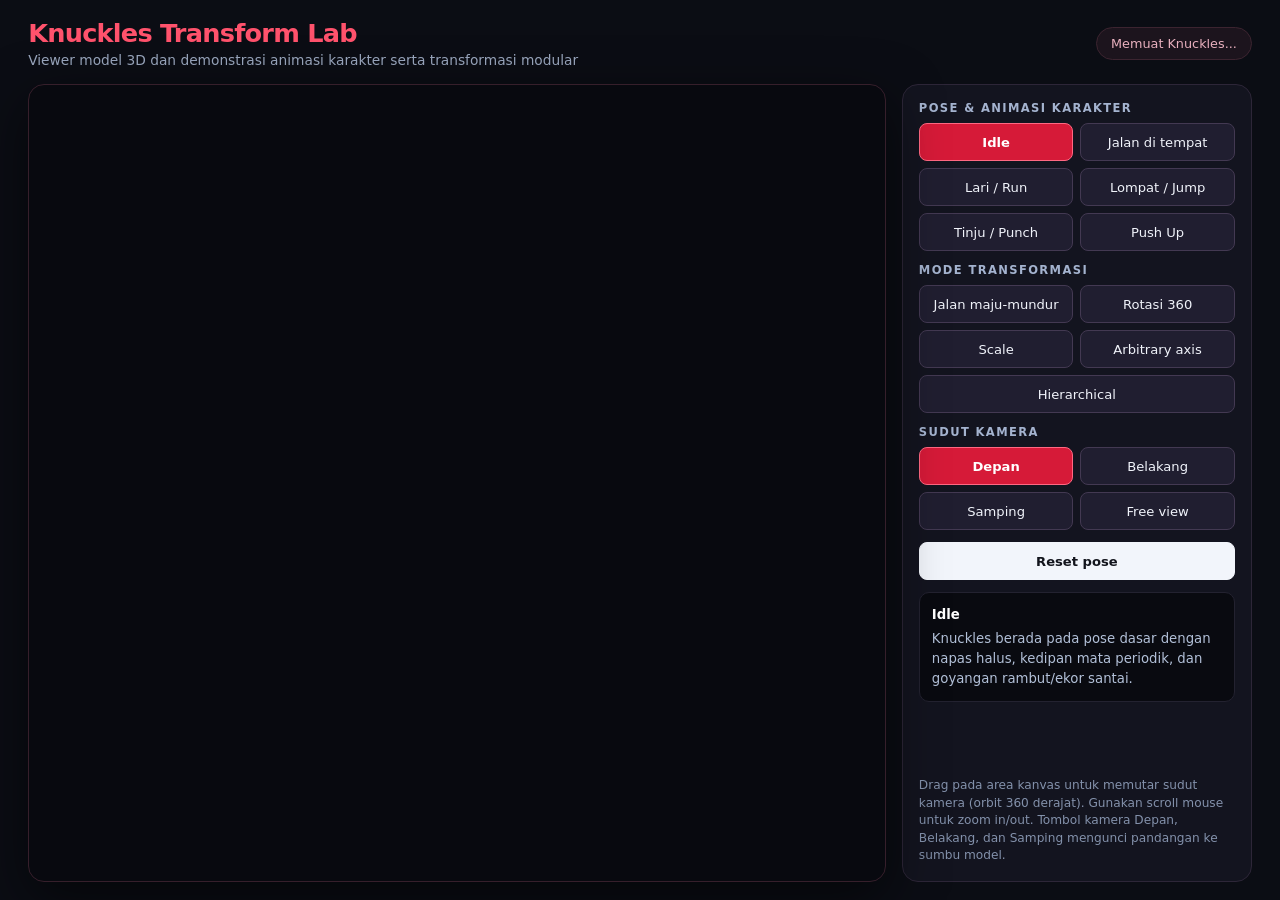
==== knuckles-viewer.html @ 58f4f49f "add: "knuckles-viewer"" ====
<!doctype html>
<html lang="id">
<head>
  <meta charset="utf-8">
  <meta name="viewport" content="width=device-width,initial-scale=1">
  <title>Knuckles Transform Lab</title>
  <style>
    :root { color-scheme: dark; font-family: Inter, ui-sans-serif, system-ui, sans-serif; color: #f0f3fa; }
    * { box-sizing: border-box; }
    body { margin: 0; min-width: 320px; min-height: 100vh; background: #0b0d14; }
    main { min-height: 100vh; display: grid; grid-template-rows: auto minmax(0, 1fr); gap: 16px; padding: 18px clamp(12px, 2.2vw, 32px); }
    header { display: flex; align-items: center; justify-content: space-between; gap: 16px; }
    h1 { margin: 0; font-size: clamp(1.2rem, 2vw, 1.7rem); font-weight: 700; letter-spacing: -.03em; color: #ff526c; }
    header p { margin: 4px 0 0; color: #9aa7be; font-size: .86rem; }
    .status { padding: 8px 14px; border: 1px solid #3c2430; border-radius: 999px; background: #1c141d; color: #e8b0be; font-size: .8rem; white-space: nowrap; }
    .workspace { min-height: 0; display: grid; grid-template-columns: minmax(0, 1fr) minmax(290px, 350px); gap: 16px; }
    .stage { min-height: 0; overflow: hidden; border: 1px solid #361f2b; border-radius: 16px; background: #08090f; box-shadow: 0 18px 55px #0008; position: relative; }
    canvas { display: block; width: 100%; height: 100%; min-height: 480px; touch-action: none; cursor: grab; }
    canvas:active { cursor: grabbing; }
    aside { display: flex; flex-direction: column; gap: 12px; padding: 16px; border: 1px solid #2d2638; border-radius: 16px; background: #13141f; max-height: calc(100vh - 100px); overflow-y: auto; }
    h2 { margin: 0 0 8px; color: #a4b3cf; font-size: .72rem; letter-spacing: .12em; text-transform: uppercase; }
    .button-grid { display: grid; grid-template-columns: repeat(2, minmax(0, 1fr)); gap: 7px; }
    button { min-height: 38px; padding: 7px 9px; border: 1px solid #433952; border-radius: 8px; background: #201e30; color: inherit; font: inherit; font-size: .82rem; cursor: pointer; transition: background .15s, border-color .15s, transform .15s; }
    button:hover { background: #322d4a; border-color: #83679d; }
    button:active { transform: translateY(1px); }
    button.active { background: #d61a38; border-color: #ff6882; color: #ffffff; font-weight: 600; }
    button.primary { background: #f2f5fb; border-color: #f2f5fb; color: #12141c; font-weight: 650; }
    button.primary:hover { background: #dce3f0; }
    .description { min-height: 96px; padding: 12px; border-radius: 10px; background: #090a10; border: 1px solid #232230; color: #b2c0d8; font-size: .83rem; line-height: 1.5; }
    .description strong { display: block; margin-bottom: 4px; color: #fff; }
    .help { margin: auto 0 0; color: #8391ab; font-size: .76rem; line-height: 1.45; }
    @media (max-width: 760px) {
      main { min-height: 100dvh; grid-template-rows: auto auto; }
      .workspace { grid-template-columns: 1fr; }
      .stage { min-height: 52vh; }
      canvas { min-height: 52vh; }
      aside { max-height: none; }
    }
  </style>
</head>
<body>
  <main>
    <header>
      <div>
        <h1>Knuckles Transform Lab</h1>
        <p>Viewer model 3D dan demonstrasi animasi karakter serta transformasi modular</p>
      </div>
      <div id="status" class="status" aria-live="polite">Memuat Knuckles...</div>
    </header>
    <div class="workspace">
      <div class="stage"><canvas id="gl" aria-label="Tampilan model Knuckles 3D"></canvas></div>
      <aside>
        <section>
          <h2>Pose &amp; Animasi Karakter</h2>
          <div class="button-grid" aria-label="Pilih animasi karakter">
            <button data-animation="idle" class="active">Idle</button>
            <button data-animation="walk">Jalan di tempat</button>
            <button data-animation="run">Lari / Run</button>
            <button data-animation="jump">Lompat / Jump</button>
            <button data-animation="punch">Tinju / Punch</button>
            <button data-animation="pushup">Push Up</button>
          </div>
        </section>
        <section>
          <h2>Mode Transformasi</h2>
          <div class="button-grid" aria-label="Pilih mode transformasi">
            <button data-animation="translate">Jalan maju-mundur</button>
            <button data-animation="rotate">Rotasi 360</button>
            <button data-animation="scale">Scale</button>
            <button data-animation="arbitrary">Arbitrary axis</button>
            <button data-animation="hierarchical" style="grid-column: 1 / -1">Hierarchical</button>
          </div>
        </section>
        <section>
          <h2>Sudut kamera</h2>
          <div class="button-grid" aria-label="Pilih sudut kamera">
            <button data-view="front" class="active">Depan</button>
            <button data-view="back">Belakang</button>
            <button data-view="side">Samping</button>
            <button data-view="free">Free view</button>
          </div>
        </section>
        <section>
          <button id="reset" class="primary" style="width:100%">Reset pose</button>
        </section>
        <div id="mode-description" class="description" aria-live="polite">
          <strong id="mode-title">Idle</strong><span id="mode-copy">Knuckles berada pada pose dasar dengan napas halus, kedipan mata periodik, dan goyangan rambut/ekor santai.</span>
        </div>
        <p class="help">Drag pada area kanvas untuk memutar sudut kamera (orbit 360 derajat). Gunakan scroll mouse untuk zoom in/out. Tombol kamera Depan, Belakang, dan Samping mengunci pandangan ke sumbu model.</p>
      </aside>
    </div>
  </main>
  <script type="module" src="./js/knuckles-viewer.js"></script>
</body>
</html>
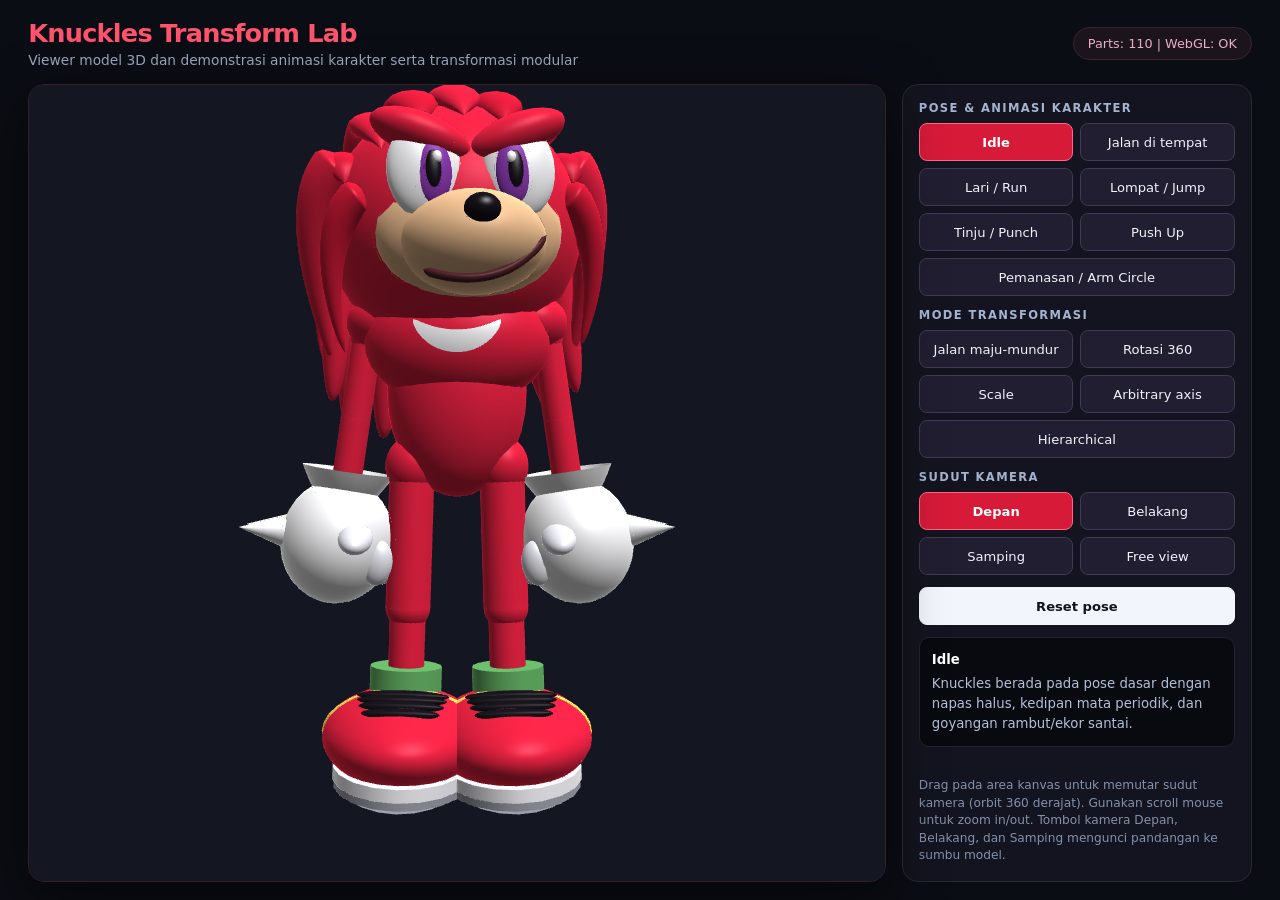
==== commit 999d9887: "Arbietary Knuckles" ====
--- a/knuckles-viewer.html
+++ b/knuckles-viewer.html
@@ -59,6 +59,7 @@
             <button data-animation="jump">Lompat / Jump</button>
             <button data-animation="punch">Tinju / Punch</button>
             <button data-animation="pushup">Push Up</button>
+            <button data-animation="warmup" style="grid-column: 1 / -1">Pemanasan / Arm Circle</button>
           </div>
         </section>
         <section>
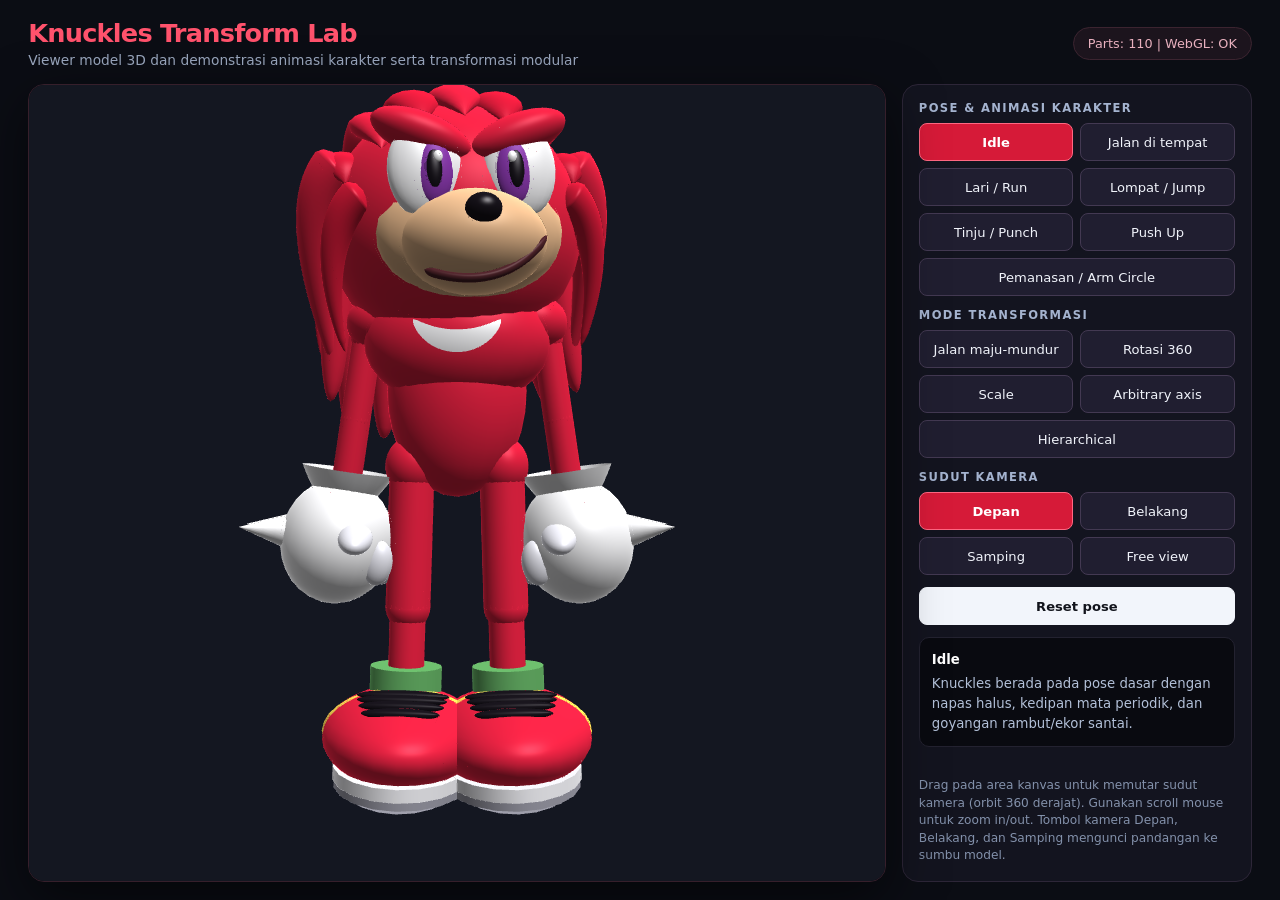
==== commit 31d6af8b: "refactor(html): use shared stylesheet in knuckles viewer" ====
--- a/knuckles-viewer.html
+++ b/knuckles-viewer.html
@@ -1,42 +1,10 @@
 <!doctype html>
-<html lang="id">
+<html lang="id" class="theme-knuckles">
 <head>
   <meta charset="utf-8">
   <meta name="viewport" content="width=device-width,initial-scale=1">
   <title>Knuckles Transform Lab</title>
-  <style>
-    :root { color-scheme: dark; font-family: Inter, ui-sans-serif, system-ui, sans-serif; color: #f0f3fa; }
-    * { box-sizing: border-box; }
-    body { margin: 0; min-width: 320px; min-height: 100vh; background: #0b0d14; }
-    main { min-height: 100vh; display: grid; grid-template-rows: auto minmax(0, 1fr); gap: 16px; padding: 18px clamp(12px, 2.2vw, 32px); }
-    header { display: flex; align-items: center; justify-content: space-between; gap: 16px; }
-    h1 { margin: 0; font-size: clamp(1.2rem, 2vw, 1.7rem); font-weight: 700; letter-spacing: -.03em; color: #ff526c; }
-    header p { margin: 4px 0 0; color: #9aa7be; font-size: .86rem; }
-    .status { padding: 8px 14px; border: 1px solid #3c2430; border-radius: 999px; background: #1c141d; color: #e8b0be; font-size: .8rem; white-space: nowrap; }
-    .workspace { min-height: 0; display: grid; grid-template-columns: minmax(0, 1fr) minmax(290px, 350px); gap: 16px; }
-    .stage { min-height: 0; overflow: hidden; border: 1px solid #361f2b; border-radius: 16px; background: #08090f; box-shadow: 0 18px 55px #0008; position: relative; }
-    canvas { display: block; width: 100%; height: 100%; min-height: 480px; touch-action: none; cursor: grab; }
-    canvas:active { cursor: grabbing; }
-    aside { display: flex; flex-direction: column; gap: 12px; padding: 16px; border: 1px solid #2d2638; border-radius: 16px; background: #13141f; max-height: calc(100vh - 100px); overflow-y: auto; }
-    h2 { margin: 0 0 8px; color: #a4b3cf; font-size: .72rem; letter-spacing: .12em; text-transform: uppercase; }
-    .button-grid { display: grid; grid-template-columns: repeat(2, minmax(0, 1fr)); gap: 7px; }
-    button { min-height: 38px; padding: 7px 9px; border: 1px solid #433952; border-radius: 8px; background: #201e30; color: inherit; font: inherit; font-size: .82rem; cursor: pointer; transition: background .15s, border-color .15s, transform .15s; }
-    button:hover { background: #322d4a; border-color: #83679d; }
-    button:active { transform: translateY(1px); }
-    button.active { background: #d61a38; border-color: #ff6882; color: #ffffff; font-weight: 600; }
-    button.primary { background: #f2f5fb; border-color: #f2f5fb; color: #12141c; font-weight: 650; }
-    button.primary:hover { background: #dce3f0; }
-    .description { min-height: 96px; padding: 12px; border-radius: 10px; background: #090a10; border: 1px solid #232230; color: #b2c0d8; font-size: .83rem; line-height: 1.5; }
-    .description strong { display: block; margin-bottom: 4px; color: #fff; }
-    .help { margin: auto 0 0; color: #8391ab; font-size: .76rem; line-height: 1.45; }
-    @media (max-width: 760px) {
-      main { min-height: 100dvh; grid-template-rows: auto auto; }
-      .workspace { grid-template-columns: 1fr; }
-      .stage { min-height: 52vh; }
-      canvas { min-height: 52vh; }
-      aside { max-height: none; }
-    }
-  </style>
+  <link rel="stylesheet" href="./css/viewer.css">
 </head>
 <body>
   <main>
--- a/css/viewer.css
+++ b/css/viewer.css
@@ -0,0 +1,102 @@
+/* Tampilan bersama untuk sonic-viewer, knuckles-viewer, dan tails-viewer.
+ * Layout sama untuk semua; warna diatur lewat variabel CSS pada kelas tema
+ * di <html>: theme-knuckles, theme-tails, atau theme-sonic. */
+
+:root { color-scheme: dark; font-family: Inter, ui-sans-serif, system-ui, sans-serif; color: var(--text); }
+* { box-sizing: border-box; }
+body { margin: 0; min-width: 320px; min-height: 100vh; background: var(--page-bg); }
+main { min-height: 100vh; display: grid; grid-template-rows: auto minmax(0, 1fr); gap: 16px; padding: 18px clamp(12px, 2.2vw, 32px); }
+header { display: flex; align-items: center; justify-content: space-between; gap: 16px; }
+h1 { margin: 0; font-size: clamp(1.2rem, 2vw, 1.7rem); font-weight: 700; letter-spacing: -.03em; color: var(--title); }
+header p { margin: 4px 0 0; color: #9aa7be; font-size: .86rem; }
+.status { padding: 8px 14px; border: 1px solid var(--status-border); border-radius: 999px; background: var(--status-bg); color: var(--status-text); font-size: .8rem; white-space: nowrap; }
+.workspace { min-height: 0; display: grid; grid-template-columns: minmax(0, 1fr) minmax(290px, 350px); gap: 16px; }
+.stage { min-height: 0; overflow: hidden; border: 1px solid var(--stage-border); border-radius: 16px; background: var(--stage-bg); box-shadow: 0 18px 55px #0008; position: relative; }
+canvas { display: block; width: 100%; height: 100%; min-height: 480px; touch-action: none; cursor: grab; }
+canvas:active { cursor: grabbing; }
+aside { display: flex; flex-direction: column; gap: 12px; padding: 16px; border: 1px solid var(--panel-border); border-radius: 16px; background: var(--panel-bg); max-height: calc(100vh - 100px); overflow-y: auto; }
+h2 { margin: 0 0 8px; color: #a4b3cf; font-size: .72rem; letter-spacing: .12em; text-transform: uppercase; }
+.button-grid { display: grid; grid-template-columns: repeat(2, minmax(0, 1fr)); gap: 7px; }
+button { min-height: 38px; padding: 7px 9px; border: 1px solid var(--button-border); border-radius: 8px; background: var(--button-bg); color: inherit; font: inherit; font-size: .82rem; cursor: pointer; transition: background .15s, border-color .15s, transform .15s; }
+button:hover { background: var(--button-hover-bg); border-color: var(--button-hover-border); }
+button:active { transform: translateY(1px); }
+button.active { background: var(--accent); border-color: var(--accent-border); color: #ffffff; font-weight: 600; }
+button.primary { background: #f2f5fb; border-color: #f2f5fb; color: #12141c; font-weight: 650; }
+button.primary:hover { background: #dce3f0; }
+.description { min-height: 96px; padding: 12px; border-radius: 10px; background: #090a10; border: 1px solid #232230; color: #b2c0d8; font-size: .83rem; line-height: 1.5; }
+.description strong { display: block; margin-bottom: 4px; color: #fff; }
+.help { margin: auto 0 0; color: #8391ab; font-size: .76rem; line-height: 1.45; }
+@media (max-width: 760px) {
+  main { min-height: 100dvh; grid-template-rows: auto auto; }
+  .workspace { grid-template-columns: 1fr; }
+  .stage { min-height: 52vh; }
+  canvas { min-height: 52vh; }
+  aside { max-height: none; }
+}
+
+/* ------------------------------ Tema warna ------------------------------ */
+
+.theme-knuckles {
+  --text: #f0f3fa;
+  --page-bg: #0b0d14;
+  --title: #ff526c;
+  --status-border: #3c2430; --status-bg: #1c141d; --status-text: #e8b0be;
+  --stage-border: #361f2b; --stage-bg: #08090f;
+  --panel-border: #2d2638; --panel-bg: #13141f;
+  --button-border: #433952; --button-bg: #201e30;
+  --button-hover-bg: #322d4a; --button-hover-border: #83679d;
+  --accent: #d61a38; --accent-border: #ff6882;
+}
+
+.theme-tails {
+  --text: #f0f3fa;
+  --page-bg: #0a0d14;
+  --title: #ff9d1c;
+  --status-border: #4a341b; --status-bg: #1c1611; --status-text: #ffd699;
+  --stage-border: #36291a; --stage-bg: radial-gradient(circle at 50% 40%, #1e2638 0%, #080c14 85%);
+  --panel-border: #2d2938; --panel-bg: #12141f;
+  --button-border: #443c50; --button-bg: #1f202e;
+  --button-hover-bg: #352f44; --button-hover-border: #9d7b57;
+  --accent: #e07a10; --accent-border: #ffb752;
+}
+
+/* Sonic memakai tema biru dengan latar canvas langit dan ukuran sedikit lebih longgar. */
+.theme-sonic {
+  --text: #e7efff;
+  --page-bg: none;
+  --title: #e7efff;
+  --status-border: #314563; --status-bg: none; --status-text: #b8c8e4;
+  --stage-border: #314563; --stage-bg: #c8eaff;
+  --panel-border: #263750; --panel-bg: #111c2e;
+  --button-border: #405777; --button-bg: #1b3150;
+  --button-hover-bg: #294878; --button-hover-border: #7da5dc;
+  --accent: #2467ff; --accent-border: #a8c8ff;
+}
+.theme-sonic main { gap: 18px; padding: 20px clamp(14px, 2.4vw, 36px); }
+.theme-sonic header p { margin: 5px 0 0; color: #9eb3d4; font-size: .88rem; }
+.theme-sonic .status { padding: 8px 12px; }
+.theme-sonic .workspace { grid-template-columns: minmax(0, 1fr) minmax(260px, 320px); }
+.theme-sonic .stage { box-shadow: 0 18px 55px #0005; position: static; }
+.theme-sonic canvas { min-height: 440px; }
+.theme-sonic aside { gap: 14px; max-height: none; overflow-y: visible; }
+.theme-sonic h2 { margin: 0 0 9px; color: #9eb3d4; }
+.theme-sonic .button-grid { gap: 8px; }
+.theme-sonic button { min-height: 40px; padding: 8px 10px; border-radius: 9px; font-size: .83rem; }
+.theme-sonic button.active { color: inherit; font-weight: inherit; }
+.theme-sonic button.primary { background: #e7efff; border-color: #e7efff; color: #10213a; }
+.theme-sonic button.primary:hover { background: #cbdcff; }
+.theme-sonic .description { min-height: 104px; background: #0b1423; border: 0; color: #c0cde0; font-size: .84rem; line-height: 1.55; }
+.theme-sonic .help { color: #91a5c3; font-size: .78rem; line-height: 1.5; }
+@media (max-width: 760px) {
+  .theme-sonic .workspace { grid-template-columns: 1fr; }
+  .theme-sonic .stage { min-height: 54vh; }
+  .theme-sonic canvas { min-height: 54vh; }
+  .theme-sonic aside { display: grid; grid-template-columns: 1fr 1fr; }
+  .theme-sonic aside section:last-of-type, .theme-sonic .description, .theme-sonic .help { grid-column: 1 / -1; }
+  .theme-sonic .help { margin-top: 0; }
+}
+@media (max-width: 440px) {
+  .theme-sonic aside { grid-template-columns: 1fr; }
+  .theme-sonic aside section:last-of-type, .theme-sonic .description, .theme-sonic .help { grid-column: auto; }
+  .theme-sonic .status { font-size: .7rem; padding: 7px 9px; }
+}
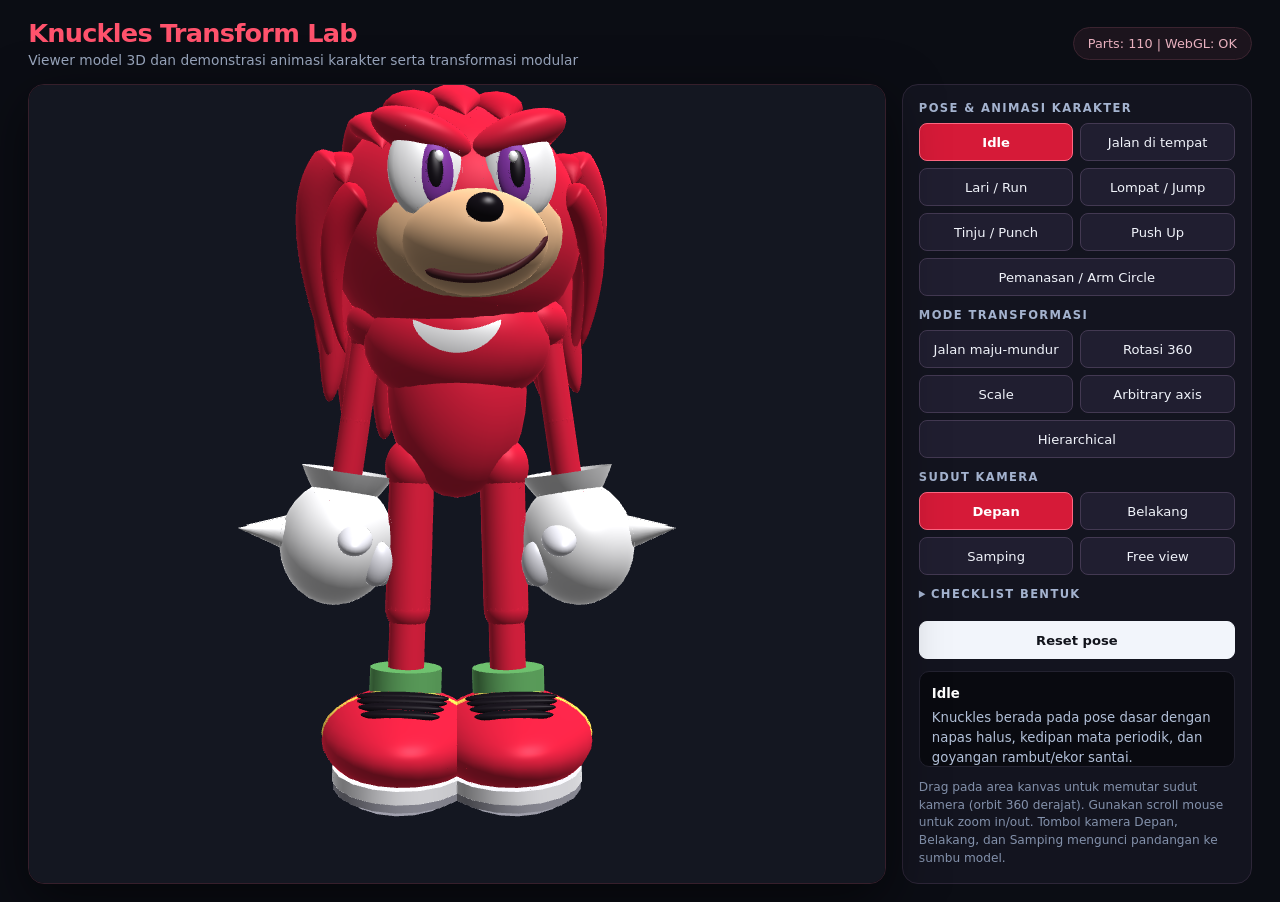
==== commit 05f12608: "Parts Breakdown" ====
--- a/knuckles-viewer.html
+++ b/knuckles-viewer.html
@@ -50,6 +50,16 @@
           </div>
         </section>
         <section>
+          <details class="node-checklist">
+            <summary>Checklist bentuk</summary>
+            <div class="button-grid">
+              <button type="button" id="nodes-all">Centang semua</button>
+              <button type="button" id="nodes-none">Kosongkan semua</button>
+            </div>
+            <div id="node-list" class="node-list" role="group" aria-label="Tampilkan part per node scene graph"></div>
+          </details>
+        </section>
+        <section>
           <button id="reset" class="primary" style="width:100%">Reset pose</button>
         </section>
         <div id="mode-description" class="description" aria-live="polite">
--- a/css/viewer.css
+++ b/css/viewer.css
@@ -26,6 +26,14 @@
 .description { min-height: 96px; padding: 12px; border-radius: 10px; background: #090a10; border: 1px solid #232230; color: #b2c0d8; font-size: .83rem; line-height: 1.5; }
 .description strong { display: block; margin-bottom: 4px; color: #fff; }
 .help { margin: auto 0 0; color: #8391ab; font-size: .76rem; line-height: 1.45; }
+/* Checklist node scene graph (knuckles-viewer). */
+.node-checklist summary { margin-bottom: 8px; color: #a4b3cf; font-size: .72rem; font-weight: 700; letter-spacing: .12em; text-transform: uppercase; cursor: pointer; }
+.node-list { display: flex; flex-direction: column; gap: 2px; margin-top: 8px; font-size: .8rem; }
+.node-row { display: flex; align-items: center; gap: 6px; min-height: 28px; }
+.node-row label { flex: 1; min-width: 0; display: flex; align-items: center; gap: 6px; cursor: pointer; }
+.node-row input { accent-color: var(--accent); }
+.node-row .node-count { color: #8391ab; font-size: .72rem; white-space: nowrap; }
+.node-row button { min-height: 24px; padding: 2px 7px; font-size: .72rem; }
 @media (max-width: 760px) {
   main { min-height: 100dvh; grid-template-rows: auto auto; }
   .workspace { grid-template-columns: 1fr; }
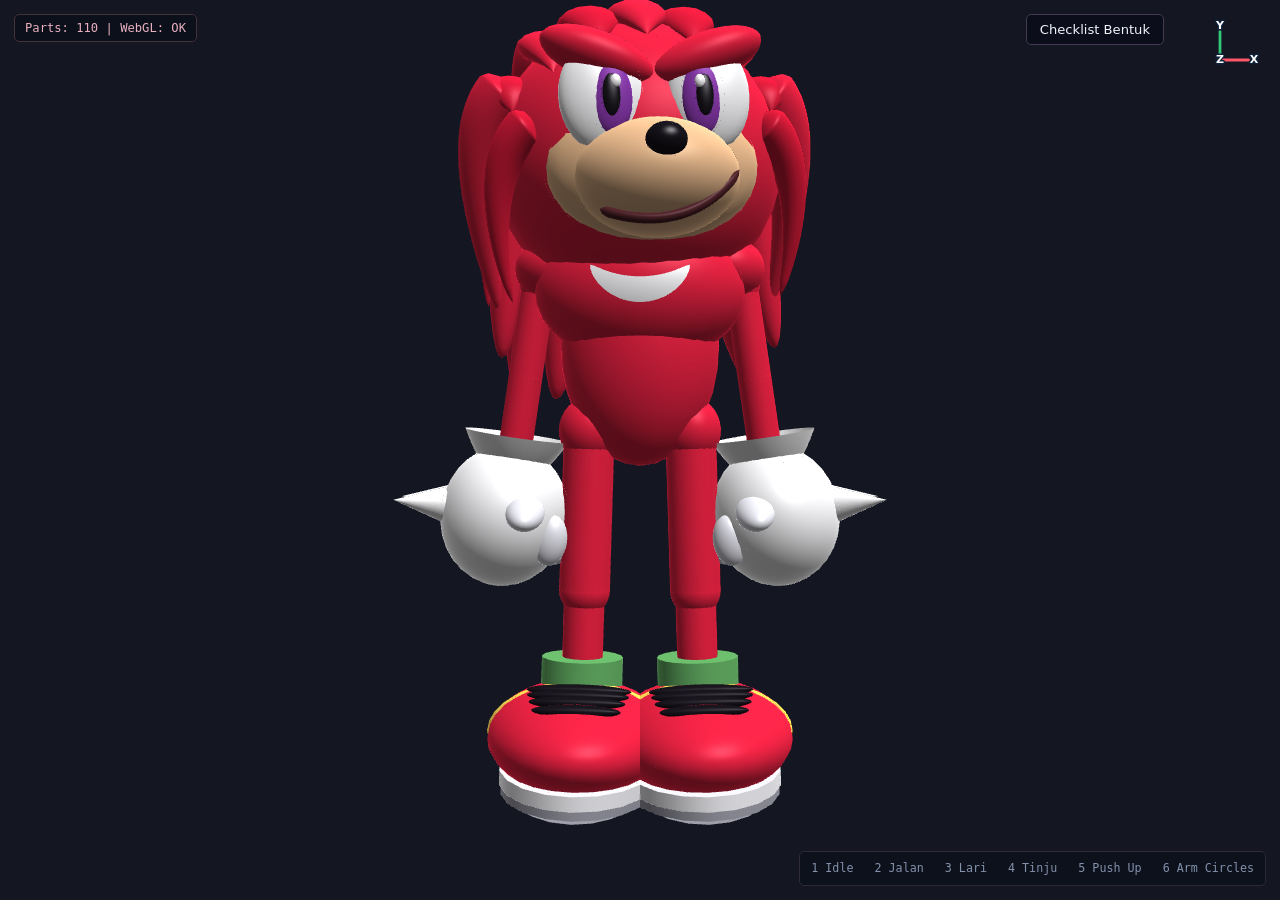
==== commit e7dedb9a: "style: restyling viewer for each characters" ====
--- a/knuckles-viewer.html
+++ b/knuckles-viewer.html
@@ -7,68 +7,29 @@
   <link rel="stylesheet" href="./css/viewer.css">
 </head>
 <body>
-  <main>
-    <header>
-      <div>
-        <h1>Knuckles Transform Lab</h1>
-        <p>Viewer model 3D dan demonstrasi animasi karakter serta transformasi modular</p>
+  <div id="status" class="hud-status" aria-live="polite">Memuat Knuckles...</div>
+  <div class="hud-keys" aria-label="Keybinds">
+    1 Idle &nbsp; 2 Jalan &nbsp; 3 Lari &nbsp; 4 Tinju &nbsp; 5 Push Up &nbsp; 6 Arm Circles
+  </div>
+  <div class="hud-checklist">
+    <button class="hud-checklist-toggle" id="checklist-toggle" type="button">Checklist Bentuk</button>
+    <div class="hud-checklist-panel" id="checklist-panel">
+      <div class="bulk-row">
+        <button type="button" id="nodes-all">Centang semua</button>
+        <button type="button" id="nodes-none">Kosongkan semua</button>
       </div>
-      <div id="status" class="status" aria-live="polite">Memuat Knuckles...</div>
-    </header>
-    <div class="workspace">
-      <div class="stage"><canvas id="gl" aria-label="Tampilan model Knuckles 3D"></canvas></div>
-      <aside>
-        <section>
-          <h2>Pose &amp; Animasi Karakter</h2>
-          <div class="button-grid" aria-label="Pilih animasi karakter">
-            <button data-animation="idle" class="active">Idle</button>
-            <button data-animation="walk">Jalan di tempat</button>
-            <button data-animation="run">Lari / Run</button>
-            <button data-animation="jump">Lompat / Jump</button>
-            <button data-animation="punch">Tinju / Punch</button>
-            <button data-animation="pushup">Push Up</button>
-            <button data-animation="warmup" style="grid-column: 1 / -1">Pemanasan / Arm Circle</button>
-          </div>
-        </section>
-        <section>
-          <h2>Mode Transformasi</h2>
-          <div class="button-grid" aria-label="Pilih mode transformasi">
-            <button data-animation="translate">Jalan maju-mundur</button>
-            <button data-animation="rotate">Rotasi 360</button>
-            <button data-animation="scale">Scale</button>
-            <button data-animation="arbitrary">Arbitrary axis</button>
-            <button data-animation="hierarchical" style="grid-column: 1 / -1">Hierarchical</button>
-          </div>
-        </section>
-        <section>
-          <h2>Sudut kamera</h2>
-          <div class="button-grid" aria-label="Pilih sudut kamera">
-            <button data-view="front" class="active">Depan</button>
-            <button data-view="back">Belakang</button>
-            <button data-view="side">Samping</button>
-            <button data-view="free">Free view</button>
-          </div>
-        </section>
-        <section>
-          <details class="node-checklist">
-            <summary>Checklist bentuk</summary>
-            <div class="button-grid">
-              <button type="button" id="nodes-all">Centang semua</button>
-              <button type="button" id="nodes-none">Kosongkan semua</button>
-            </div>
-            <div id="node-list" class="node-list" role="group" aria-label="Tampilkan part per node scene graph"></div>
-          </details>
-        </section>
-        <section>
-          <button id="reset" class="primary" style="width:100%">Reset pose</button>
-        </section>
-        <div id="mode-description" class="description" aria-live="polite">
-          <strong id="mode-title">Idle</strong><span id="mode-copy">Knuckles berada pada pose dasar dengan napas halus, kedipan mata periodik, dan goyangan rambut/ekor santai.</span>
-        </div>
-        <p class="help">Drag pada area kanvas untuk memutar sudut kamera (orbit 360 derajat). Gunakan scroll mouse untuk zoom in/out. Tombol kamera Depan, Belakang, dan Samping mengunci pandangan ke sumbu model.</p>
-      </aside>
+      <div id="node-list" class="node-list" role="group" aria-label="Tampilkan part per node scene graph"></div>
     </div>
-  </main>
+  </div>
+  <div class="stage">
+    <canvas id="gl" aria-label="Tampilan model Knuckles 3D"></canvas>
+    <svg id="axis-gizmo" class="axis-gizmo" viewBox="0 0 100 100" role="img" aria-label="Sumbu koordinat 3D: X merah, Y hijau, Z biru">
+      <circle cx="50" cy="50" r="3" class="axis-origin" />
+      <g class="axis axis-x"><line x1="50" y1="50" x2="50" y2="50"/><text x="50" y="50">X</text></g>
+      <g class="axis axis-y"><line x1="50" y1="50" x2="50" y2="50"/><text x="50" y="50">Y</text></g>
+      <g class="axis axis-z"><line x1="50" y1="50" x2="50" y2="50"/><text x="50" y="50">Z</text></g>
+    </svg>
+  </div>
   <script type="module" src="./js/knuckles-viewer.js"></script>
 </body>
 </html>
--- a/css/viewer.css
+++ b/css/viewer.css
@@ -1,46 +1,63 @@
 /* Tampilan bersama untuk sonic-viewer, knuckles-viewer, dan tails-viewer.
- * Layout sama untuk semua; warna diatur lewat variabel CSS pada kelas tema
- * di <html>: theme-knuckles, theme-tails, atau theme-sonic. */
+ * Fullscreen canvas dengan floating HUD overlay.
+ * Tema warna diatur lewat variabel CSS di <html>: theme-knuckles, theme-tails, atau theme-sonic. */
 
 :root { color-scheme: dark; font-family: Inter, ui-sans-serif, system-ui, sans-serif; color: var(--text); }
 * { box-sizing: border-box; }
-body { margin: 0; min-width: 320px; min-height: 100vh; background: var(--page-bg); }
-main { min-height: 100vh; display: grid; grid-template-rows: auto minmax(0, 1fr); gap: 16px; padding: 18px clamp(12px, 2.2vw, 32px); }
-header { display: flex; align-items: center; justify-content: space-between; gap: 16px; }
-h1 { margin: 0; font-size: clamp(1.2rem, 2vw, 1.7rem); font-weight: 700; letter-spacing: -.03em; color: var(--title); }
-header p { margin: 4px 0 0; color: #9aa7be; font-size: .86rem; }
-.status { padding: 8px 14px; border: 1px solid var(--status-border); border-radius: 999px; background: var(--status-bg); color: var(--status-text); font-size: .8rem; white-space: nowrap; }
-.workspace { min-height: 0; display: grid; grid-template-columns: minmax(0, 1fr) minmax(290px, 350px); gap: 16px; }
-.stage { min-height: 0; overflow: hidden; border: 1px solid var(--stage-border); border-radius: 16px; background: var(--stage-bg); box-shadow: 0 18px 55px #0008; position: relative; }
-canvas { display: block; width: 100%; height: 100%; min-height: 480px; touch-action: none; cursor: grab; }
+body { margin: 0; overflow: hidden; width: 100vw; height: 100vh; background: var(--page-bg); }
+
+.stage { position: fixed; inset: 0; overflow: hidden; }
+canvas { display: block; width: 100vw; height: 100vh; touch-action: none; cursor: grab; }
 canvas:active { cursor: grabbing; }
-aside { display: flex; flex-direction: column; gap: 12px; padding: 16px; border: 1px solid var(--panel-border); border-radius: 16px; background: var(--panel-bg); max-height: calc(100vh - 100px); overflow-y: auto; }
-h2 { margin: 0 0 8px; color: #a4b3cf; font-size: .72rem; letter-spacing: .12em; text-transform: uppercase; }
-.button-grid { display: grid; grid-template-columns: repeat(2, minmax(0, 1fr)); gap: 7px; }
-button { min-height: 38px; padding: 7px 9px; border: 1px solid var(--button-border); border-radius: 8px; background: var(--button-bg); color: inherit; font: inherit; font-size: .82rem; cursor: pointer; transition: background .15s, border-color .15s, transform .15s; }
-button:hover { background: var(--button-hover-bg); border-color: var(--button-hover-border); }
-button:active { transform: translateY(1px); }
-button.active { background: var(--accent); border-color: var(--accent-border); color: #ffffff; font-weight: 600; }
-button.primary { background: #f2f5fb; border-color: #f2f5fb; color: #12141c; font-weight: 650; }
-button.primary:hover { background: #dce3f0; }
-.description { min-height: 96px; padding: 12px; border-radius: 10px; background: #090a10; border: 1px solid #232230; color: #b2c0d8; font-size: .83rem; line-height: 1.5; }
-.description strong { display: block; margin-bottom: 4px; color: #fff; }
-.help { margin: auto 0 0; color: #8391ab; font-size: .76rem; line-height: 1.45; }
-/* Checklist node scene graph (knuckles-viewer). */
-.node-checklist summary { margin-bottom: 8px; color: #a4b3cf; font-size: .72rem; font-weight: 700; letter-spacing: .12em; text-transform: uppercase; cursor: pointer; }
-.node-list { display: flex; flex-direction: column; gap: 2px; margin-top: 8px; font-size: .8rem; }
+
+/* HUD status (pojok kiri atas) */
+.hud-status { position: fixed; top: 14px; left: 14px; z-index: 10;
+  padding: 6px 10px; border-radius: 5px; background: rgba(10,14,25,.72);
+  border: 1px solid var(--status-border); color: var(--status-text);
+  font: 500 .76rem ui-monospace, SFMono-Regular, Consolas, monospace;
+  pointer-events: none; }
+
+
+/* HUD keybind hint (pojok kanan bawah) */
+.hud-keys { position: fixed; bottom: 14px; right: 14px; z-index: 10;
+  padding: 7px 11px; border-radius: 5px; background: rgba(10,14,25,.65);
+  border: 1px solid var(--panel-border); color: #8391ab;
+  font: .73rem ui-monospace, SFMono-Regular, Consolas, monospace;
+  line-height: 1.6; pointer-events: none; }
+
+/* Checklist dropdown (knuckles-viewer) */
+.hud-checklist { position: fixed; top: 14px; right: 116px; z-index: 20; }
+.hud-checklist-toggle { padding: 7px 13px; border-radius: 5px; border: 1px solid var(--button-border);
+  background: rgba(10,14,25,.85); color: inherit; font: inherit; font-size: .82rem;
+  cursor: pointer; transition: background .15s, border-color .15s; }
+.hud-checklist-toggle:hover { background: var(--button-hover-bg); border-color: var(--button-hover-border); }
+.hud-checklist-panel { display: none; position: absolute; right: 0; top: 100%; margin-top: 6px; padding: 10px 12px; border-radius: 6px;
+  background: rgba(10,14,25,.92); border: 1px solid var(--panel-border); min-width: 220px;
+  max-height: 60vh; overflow-y: auto; }
+.hud-checklist-panel.open { display: block; }
+.hud-checklist-panel .bulk-row { display: flex; gap: 6px; margin-bottom: 8px; }
+.hud-checklist-panel .bulk-row button { flex: 1; min-height: 28px; padding: 3px 7px;
+  border: 1px solid var(--button-border); border-radius: 4px;
+  background: var(--button-bg); color: inherit; font: inherit; font-size: .76rem; cursor: pointer; }
+.hud-checklist-panel .bulk-row button:hover { background: var(--button-hover-bg); }
+.node-list { display: flex; flex-direction: column; gap: 2px; font-size: .8rem; }
 .node-row { display: flex; align-items: center; gap: 6px; min-height: 28px; }
 .node-row label { flex: 1; min-width: 0; display: flex; align-items: center; gap: 6px; cursor: pointer; }
 .node-row input { accent-color: var(--accent); }
 .node-row .node-count { color: #8391ab; font-size: .72rem; white-space: nowrap; }
-.node-row button { min-height: 24px; padding: 2px 7px; font-size: .72rem; }
-@media (max-width: 760px) {
-  main { min-height: 100dvh; grid-template-rows: auto auto; }
-  .workspace { grid-template-columns: 1fr; }
-  .stage { min-height: 52vh; }
-  canvas { min-height: 52vh; }
-  aside { max-height: none; }
-}
+.node-row button { min-height: 24px; padding: 2px 7px; font-size: .72rem;
+  border: 1px solid var(--button-border); border-radius: 3px;
+  background: var(--button-bg); color: inherit; cursor: pointer; }
+.node-row button:hover { background: var(--button-hover-bg); }
+
+/* Sumbu koordinat 3D (gizmo) */
+.axis-gizmo { position: absolute; z-index: 1; top: 14px; right: 14px; width: 92px; height: 92px; overflow: visible; pointer-events: none; }
+.axis-origin { fill: #f4f7ff; stroke: #17243b; stroke-width: 1.5; }
+.axis line { stroke-width: 3; stroke-linecap: round; }
+.axis text { font: 700 12px system-ui, sans-serif; text-anchor: middle; dominant-baseline: middle; paint-order: stroke; stroke: #10213a; stroke-width: 3px; stroke-linejoin: round; fill: white; }
+.axis-x line { stroke: #ff5668; }
+.axis-y line { stroke: #31c878; }
+.axis-z line { stroke: #438cff; }
 
 /* ------------------------------ Tema warna ------------------------------ */
 
@@ -48,9 +65,9 @@
   --text: #f0f3fa;
   --page-bg: #0b0d14;
   --title: #ff526c;
-  --status-border: #3c2430; --status-bg: #1c141d; --status-text: #e8b0be;
-  --stage-border: #361f2b; --stage-bg: #08090f;
-  --panel-border: #2d2638; --panel-bg: #13141f;
+  --status-border: #43303a; --status-bg: #17141a; --status-text: #e8b0be;
+  --stage-border: #302b35; --stage-bg: #08090f;
+  --panel-border: #2d2a34; --panel-bg: #11131b;
   --button-border: #433952; --button-bg: #201e30;
   --button-hover-bg: #322d4a; --button-hover-border: #83679d;
   --accent: #d61a38; --accent-border: #ff6882;
@@ -60,51 +77,23 @@
   --text: #f0f3fa;
   --page-bg: #0a0d14;
   --title: #ff9d1c;
-  --status-border: #4a341b; --status-bg: #1c1611; --status-text: #ffd699;
-  --stage-border: #36291a; --stage-bg: radial-gradient(circle at 50% 40%, #1e2638 0%, #080c14 85%);
-  --panel-border: #2d2938; --panel-bg: #12141f;
+  --status-border: #4a3a24; --status-bg: #191611; --status-text: #ffd699;
+  --stage-border: #302d35; --stage-bg: #080c14;
+  --panel-border: #2d2a34; --panel-bg: #11131b;
   --button-border: #443c50; --button-bg: #1f202e;
   --button-hover-bg: #352f44; --button-hover-border: #9d7b57;
   --accent: #e07a10; --accent-border: #ffb752;
 }
 
-/* Sonic memakai tema biru dengan latar canvas langit dan ukuran sedikit lebih longgar. */
+/* Sonic memakai tema biru gelap serasi dengan Tails dan Knuckles */
 .theme-sonic {
   --text: #e7efff;
-  --page-bg: none;
+  --page-bg: #0b0d14;
   --title: #e7efff;
-  --status-border: #314563; --status-bg: none; --status-text: #b8c8e4;
-  --stage-border: #314563; --stage-bg: #c8eaff;
-  --panel-border: #263750; --panel-bg: #111c2e;
-  --button-border: #405777; --button-bg: #1b3150;
-  --button-hover-bg: #294878; --button-hover-border: #7da5dc;
+  --status-border: #314563; --status-bg: #111c2e; --status-text: #b8c8e4;
+  --stage-border: #314563; --stage-bg: #080c14;
+  --panel-border: #263750; --panel-bg: #111821;
+  --button-border: #405777; --button-bg: #172333;
+  --button-hover-bg: #203650; --button-hover-border: #7da5dc;
   --accent: #2467ff; --accent-border: #a8c8ff;
 }
-.theme-sonic main { gap: 18px; padding: 20px clamp(14px, 2.4vw, 36px); }
-.theme-sonic header p { margin: 5px 0 0; color: #9eb3d4; font-size: .88rem; }
-.theme-sonic .status { padding: 8px 12px; }
-.theme-sonic .workspace { grid-template-columns: minmax(0, 1fr) minmax(260px, 320px); }
-.theme-sonic .stage { box-shadow: 0 18px 55px #0005; position: static; }
-.theme-sonic canvas { min-height: 440px; }
-.theme-sonic aside { gap: 14px; max-height: none; overflow-y: visible; }
-.theme-sonic h2 { margin: 0 0 9px; color: #9eb3d4; }
-.theme-sonic .button-grid { gap: 8px; }
-.theme-sonic button { min-height: 40px; padding: 8px 10px; border-radius: 9px; font-size: .83rem; }
-.theme-sonic button.active { color: inherit; font-weight: inherit; }
-.theme-sonic button.primary { background: #e7efff; border-color: #e7efff; color: #10213a; }
-.theme-sonic button.primary:hover { background: #cbdcff; }
-.theme-sonic .description { min-height: 104px; background: #0b1423; border: 0; color: #c0cde0; font-size: .84rem; line-height: 1.55; }
-.theme-sonic .help { color: #91a5c3; font-size: .78rem; line-height: 1.5; }
-@media (max-width: 760px) {
-  .theme-sonic .workspace { grid-template-columns: 1fr; }
-  .theme-sonic .stage { min-height: 54vh; }
-  .theme-sonic canvas { min-height: 54vh; }
-  .theme-sonic aside { display: grid; grid-template-columns: 1fr 1fr; }
-  .theme-sonic aside section:last-of-type, .theme-sonic .description, .theme-sonic .help { grid-column: 1 / -1; }
-  .theme-sonic .help { margin-top: 0; }
-}
-@media (max-width: 440px) {
-  .theme-sonic aside { grid-template-columns: 1fr; }
-  .theme-sonic aside section:last-of-type, .theme-sonic .description, .theme-sonic .help { grid-column: auto; }
-  .theme-sonic .status { font-size: .7rem; padding: 7px 9px; }
-}
